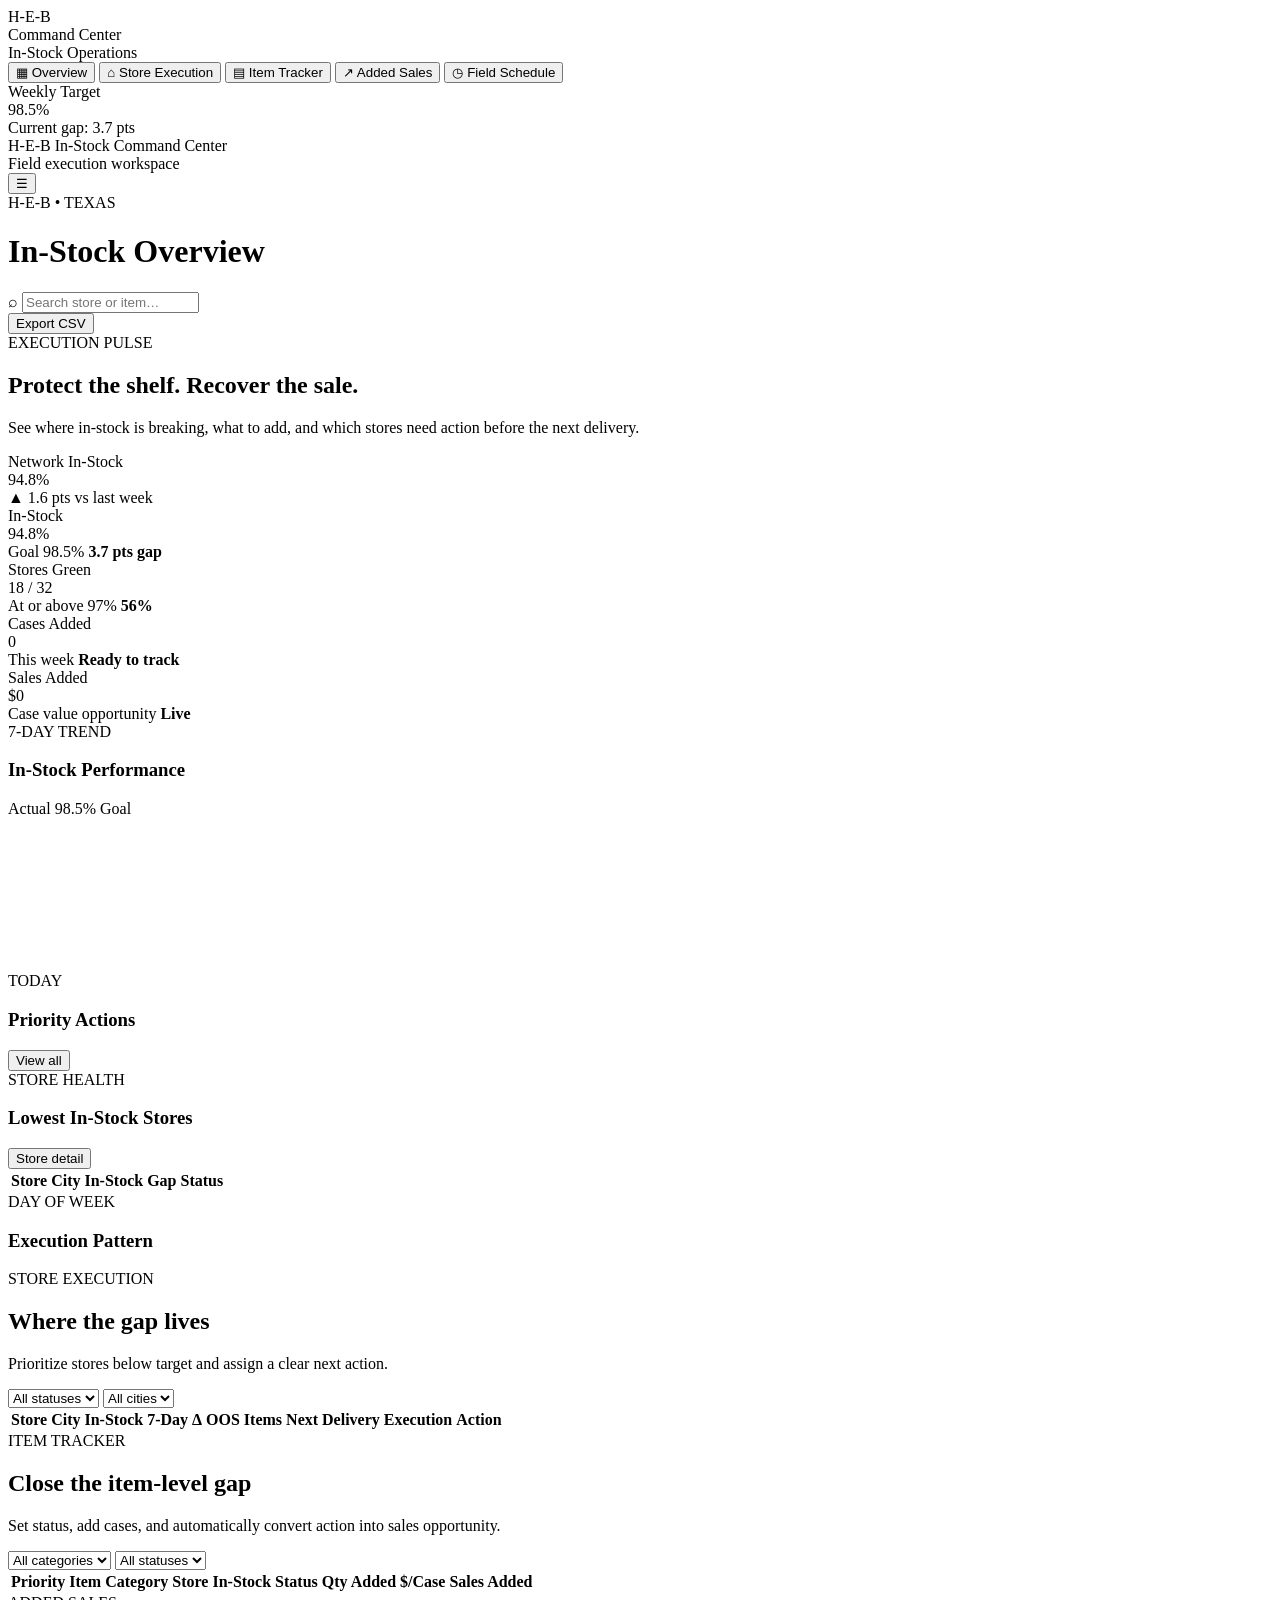
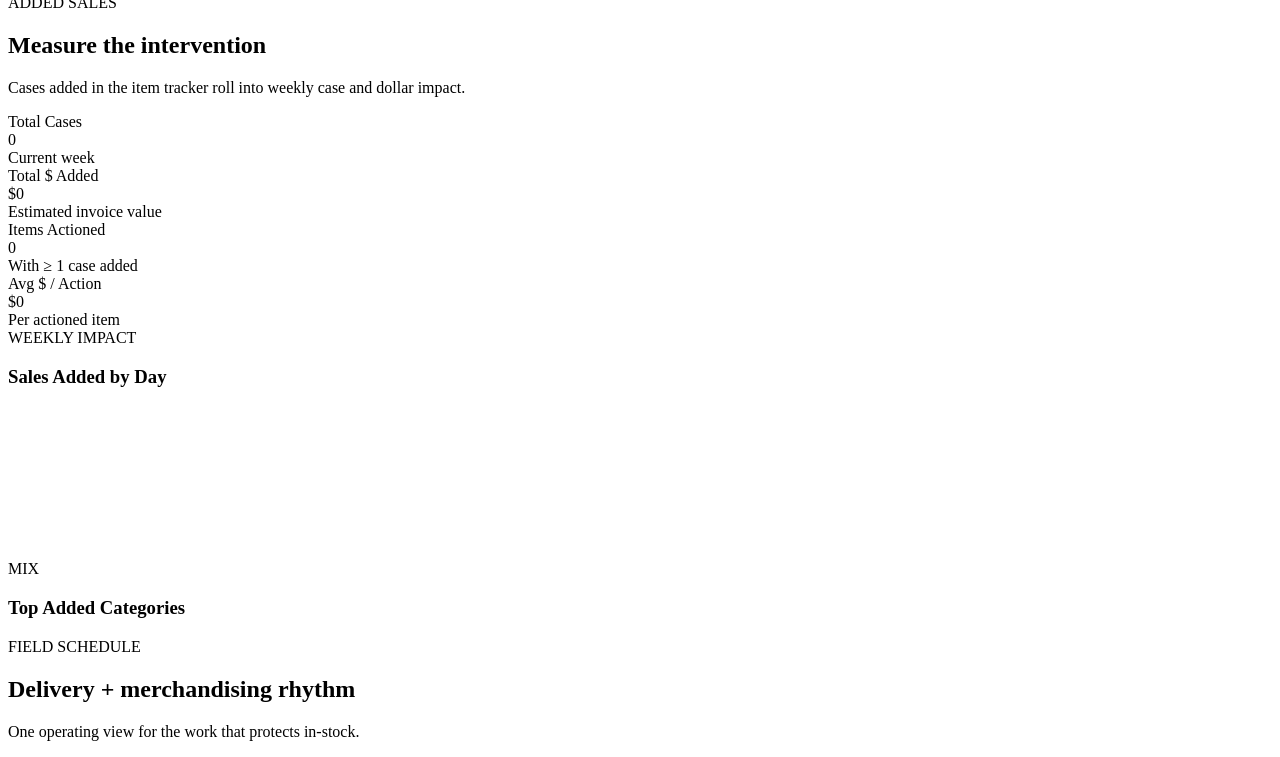
==== index.html @ 8834cccc "Seed H-E-B In-Stock Command Center" ====
<!DOCTYPE html>
<html lang="en">
<head>
  <meta charset="UTF-8" />
  <meta name="viewport" content="width=device-width, initial-scale=1.0" />
  <meta name="theme-color" content="#b5121b" />
  <title>H-E-B In-Stock Command Center</title>
  <link rel="preconnect" href="https://fonts.googleapis.com">
  <link rel="preconnect" href="https://fonts.gstatic.com" crossorigin>
  <link href="https://fonts.googleapis.com/css2?family=Inter:wght@400;500;600;700;800&display=swap" rel="stylesheet">
  <link rel="stylesheet" href="styles.css" />
</head>
<body>
  <div class="app-shell">
    <aside class="sidebar" id="sidebar">
      <div class="brand-block">
        <div class="brand-mark">H‑E‑B</div>
        <div>
          <div class="brand-title">Command Center</div>
          <div class="brand-subtitle">In‑Stock Operations</div>
        </div>
      </div>

      <nav class="nav" aria-label="Primary navigation">
        <button class="nav-item active" data-view="overview"><span>▦</span> Overview</button>
        <button class="nav-item" data-view="stores"><span>⌂</span> Store Execution</button>
        <button class="nav-item" data-view="items"><span>▤</span> Item Tracker</button>
        <button class="nav-item" data-view="sales"><span>↗</span> Added Sales</button>
        <button class="nav-item" data-view="schedule"><span>◷</span> Field Schedule</button>
      </nav>

      <div class="sidebar-card">
        <div class="sidebar-card-label">Weekly Target</div>
        <div class="sidebar-card-value">98.5%</div>
        <div class="progress-track"><div class="progress-fill" id="sidebarProgress"></div></div>
        <div class="sidebar-card-foot" id="sidebarGap">Current gap: 3.7 pts</div>
      </div>

      <div class="sidebar-footer">H‑E‑B In‑Stock Command Center<br><span>Field execution workspace</span></div>
    </aside>

    <main class="main-content">
      <header class="topbar">
        <div class="topbar-left">
          <button class="menu-btn" id="menuBtn" aria-label="Toggle menu">☰</button>
          <div>
            <div class="eyebrow">H‑E‑B • TEXAS</div>
            <h1 id="pageTitle">In‑Stock Overview</h1>
          </div>
        </div>
        <div class="topbar-actions">
          <label class="search-box">
            <span>⌕</span>
            <input id="globalSearch" type="search" placeholder="Search store or item…" />
          </label>
          <div class="date-chip" id="todayLabel"></div>
          <button class="primary-btn" id="exportBtn">Export CSV</button>
        </div>
      </header>

      <section class="view active" id="overviewView">
        <div class="hero-panel">
          <div>
            <div class="hero-kicker">EXECUTION PULSE</div>
            <h2>Protect the shelf. Recover the sale.</h2>
            <p>See where in‑stock is breaking, what to add, and which stores need action before the next delivery.</p>
          </div>
          <div class="hero-score">
            <div class="score-label">Network In‑Stock</div>
            <div class="score-value" id="heroInstock">94.8%</div>
            <div class="score-delta positive">▲ 1.6 pts vs last week</div>
          </div>
        </div>

        <div class="kpi-grid">
          <article class="kpi-card">
            <div class="kpi-top"><span>In‑Stock</span><span class="status-dot amber"></span></div>
            <div class="kpi-value" id="kpiInstock">94.8%</div>
            <div class="kpi-foot">Goal 98.5% <strong id="kpiGap">3.7 pts gap</strong></div>
          </article>
          <article class="kpi-card">
            <div class="kpi-top"><span>Stores Green</span><span class="status-dot green"></span></div>
            <div class="kpi-value" id="kpiGreen">18 / 32</div>
            <div class="kpi-foot">At or above 97% <strong id="greenPct">56%</strong></div>
          </article>
          <article class="kpi-card">
            <div class="kpi-top"><span>Cases Added</span><span class="status-dot blue"></span></div>
            <div class="kpi-value" id="kpiCases">0</div>
            <div class="kpi-foot">This week <strong id="caseTrend">Ready to track</strong></div>
          </article>
          <article class="kpi-card">
            <div class="kpi-top"><span>Sales Added</span><span class="status-dot red"></span></div>
            <div class="kpi-value" id="kpiDollars">$0</div>
            <div class="kpi-foot">Case value opportunity <strong id="dollarTrend">Live</strong></div>
          </article>
        </div>

        <div class="content-grid two-thirds">
          <article class="panel">
            <div class="panel-head">
              <div><div class="panel-kicker">7-DAY TREND</div><h3>In‑Stock Performance</h3></div>
              <div class="legend"><span><i class="legend-line actual"></i> Actual</span><span><i class="legend-line goal"></i> 98.5% Goal</span></div>
            </div>
            <div class="chart-wrap"><canvas id="trendChart" aria-label="Seven day in-stock trend"></canvas></div>
          </article>

          <article class="panel">
            <div class="panel-head"><div><div class="panel-kicker">TODAY</div><h3>Priority Actions</h3></div><button class="text-btn" data-jump="items">View all</button></div>
            <div id="priorityList" class="priority-list"></div>
          </article>
        </div>

        <div class="content-grid two-thirds reverse-mobile">
          <article class="panel">
            <div class="panel-head"><div><div class="panel-kicker">STORE HEALTH</div><h3>Lowest In‑Stock Stores</h3></div><button class="text-btn" data-jump="stores">Store detail</button></div>
            <div class="table-wrap">
              <table>
                <thead><tr><th>Store</th><th>City</th><th>In‑Stock</th><th>Gap</th><th>Status</th></tr></thead>
                <tbody id="overviewStoreRows"></tbody>
              </table>
            </div>
          </article>

          <article class="panel">
            <div class="panel-head"><div><div class="panel-kicker">DAY OF WEEK</div><h3>Execution Pattern</h3></div></div>
            <div id="dowBars" class="bar-list"></div>
          </article>
        </div>
      </section>

      <section class="view" id="storesView">
        <div class="section-intro">
          <div><div class="eyebrow">STORE EXECUTION</div><h2>Where the gap lives</h2><p>Prioritize stores below target and assign a clear next action.</p></div>
          <div class="filter-row">
            <select id="storeStatusFilter"><option value="all">All statuses</option><option value="green">Green</option><option value="watch">Watch</option><option value="critical">Critical</option></select>
            <select id="cityFilter"><option value="all">All cities</option></select>
          </div>
        </div>
        <article class="panel">
          <div class="table-wrap">
            <table class="data-table">
              <thead><tr><th>Store</th><th>City</th><th>In‑Stock</th><th>7-Day Δ</th><th>OOS Items</th><th>Next Delivery</th><th>Execution</th><th>Action</th></tr></thead>
              <tbody id="storeRows"></tbody>
            </table>
          </div>
        </article>
      </section>

      <section class="view" id="itemsView">
        <div class="section-intro">
          <div><div class="eyebrow">ITEM TRACKER</div><h2>Close the item-level gap</h2><p>Set status, add cases, and automatically convert action into sales opportunity.</p></div>
          <div class="filter-row">
            <select id="categoryFilter"><option value="all">All categories</option></select>
            <select id="itemStatusFilter"><option value="all">All statuses</option><option value="Open">Open</option><option value="Added">Added</option><option value="Verified">Verified</option></select>
          </div>
        </div>
        <article class="panel">
          <div class="table-wrap">
            <table class="data-table item-table">
              <thead><tr><th>Priority</th><th>Item</th><th>Category</th><th>Store</th><th>In‑Stock</th><th>Status</th><th>Qty Added</th><th>$/Case</th><th>Sales Added</th></tr></thead>
              <tbody id="itemRows"></tbody>
            </table>
          </div>
        </article>
      </section>

      <section class="view" id="salesView">
        <div class="section-intro">
          <div><div class="eyebrow">ADDED SALES</div><h2>Measure the intervention</h2><p>Cases added in the item tracker roll into weekly case and dollar impact.</p></div>
        </div>
        <div class="kpi-grid compact">
          <article class="kpi-card"><div class="kpi-top"><span>Total Cases</span></div><div class="kpi-value" id="salesCases">0</div><div class="kpi-foot">Current week</div></article>
          <article class="kpi-card"><div class="kpi-top"><span>Total $ Added</span></div><div class="kpi-value" id="salesDollars">$0</div><div class="kpi-foot">Estimated invoice value</div></article>
          <article class="kpi-card"><div class="kpi-top"><span>Items Actioned</span></div><div class="kpi-value" id="salesItems">0</div><div class="kpi-foot">With ≥ 1 case added</div></article>
          <article class="kpi-card"><div class="kpi-top"><span>Avg $ / Action</span></div><div class="kpi-value" id="salesAvg">$0</div><div class="kpi-foot">Per actioned item</div></article>
        </div>
        <div class="content-grid two-thirds">
          <article class="panel">
            <div class="panel-head"><div><div class="panel-kicker">WEEKLY IMPACT</div><h3>Sales Added by Day</h3></div></div>
            <div class="chart-wrap"><canvas id="salesChart"></canvas></div>
          </article>
          <article class="panel">
            <div class="panel-head"><div><div class="panel-kicker">MIX</div><h3>Top Added Categories</h3></div></div>
            <div id="categoryImpact" class="impact-list"></div>
          </article>
        </div>
      </section>

      <section class="view" id="scheduleView">
        <div class="section-intro">
          <div><div class="eyebrow">FIELD SCHEDULE</div><h2>Delivery + merchandising rhythm</h2><p>One operating view for the work that protects in‑stock.</p></div>
        </div>
        <div class="schedule-grid" id="scheduleGrid"></div>
      </section>
    </main>
  </div>

  <div class="toast" id="toast" role="status"></div>
  <script src="data.js"></script>
  <script src="app.js"></script>
</body>
</html>
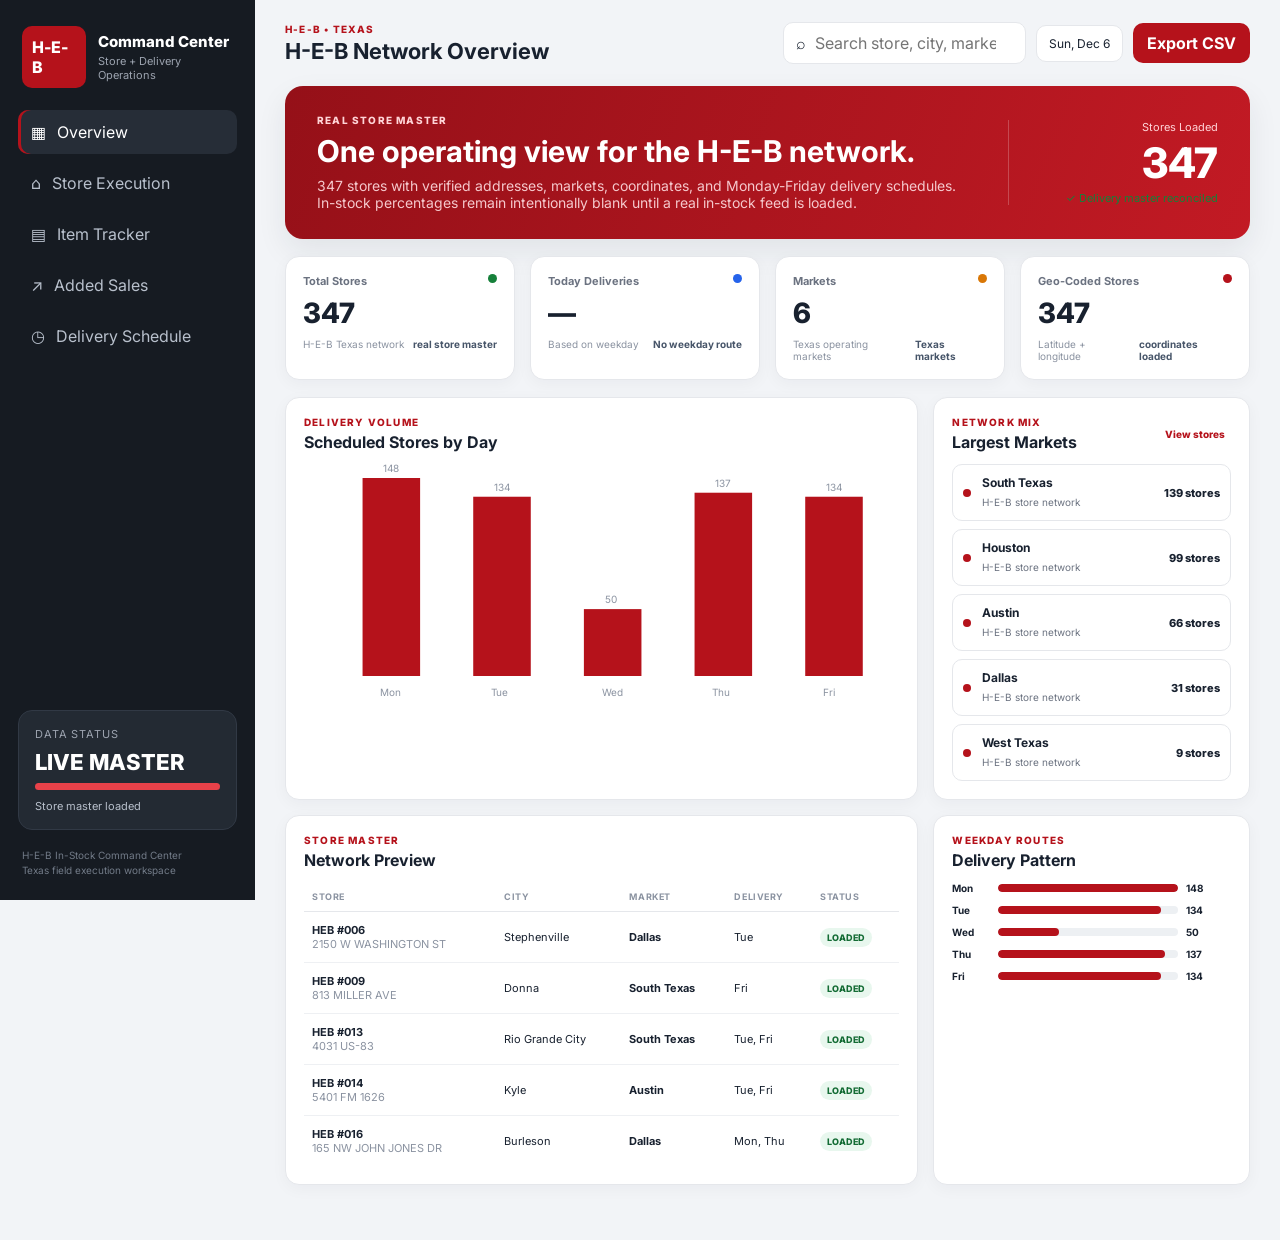
==== commit 0cc87abe: "Connect real H-E-B store master to dashboard UI" ====
--- a/index.html
+++ b/index.html
@@ -1,202 +1 @@
-<!DOCTYPE html>
-<html lang="en">
-<head>
-  <meta charset="UTF-8" />
-  <meta name="viewport" content="width=device-width, initial-scale=1.0" />
-  <meta name="theme-color" content="#b5121b" />
-  <title>H-E-B In-Stock Command Center</title>
-  <link rel="preconnect" href="https://fonts.googleapis.com">
-  <link rel="preconnect" href="https://fonts.gstatic.com" crossorigin>
-  <link href="https://fonts.googleapis.com/css2?family=Inter:wght@400;500;600;700;800&display=swap" rel="stylesheet">
-  <link rel="stylesheet" href="styles.css" />
-</head>
-<body>
-  <div class="app-shell">
-    <aside class="sidebar" id="sidebar">
-      <div class="brand-block">
-        <div class="brand-mark">H‑E‑B</div>
-        <div>
-          <div class="brand-title">Command Center</div>
-          <div class="brand-subtitle">In‑Stock Operations</div>
-        </div>
-      </div>
-
-      <nav class="nav" aria-label="Primary navigation">
-        <button class="nav-item active" data-view="overview"><span>▦</span> Overview</button>
-        <button class="nav-item" data-view="stores"><span>⌂</span> Store Execution</button>
-        <button class="nav-item" data-view="items"><span>▤</span> Item Tracker</button>
-        <button class="nav-item" data-view="sales"><span>↗</span> Added Sales</button>
-        <button class="nav-item" data-view="schedule"><span>◷</span> Field Schedule</button>
-      </nav>
-
-      <div class="sidebar-card">
-        <div class="sidebar-card-label">Weekly Target</div>
-        <div class="sidebar-card-value">98.5%</div>
-        <div class="progress-track"><div class="progress-fill" id="sidebarProgress"></div></div>
-        <div class="sidebar-card-foot" id="sidebarGap">Current gap: 3.7 pts</div>
-      </div>
-
-      <div class="sidebar-footer">H‑E‑B In‑Stock Command Center<br><span>Field execution workspace</span></div>
-    </aside>
-
-    <main class="main-content">
-      <header class="topbar">
-        <div class="topbar-left">
-          <button class="menu-btn" id="menuBtn" aria-label="Toggle menu">☰</button>
-          <div>
-            <div class="eyebrow">H‑E‑B • TEXAS</div>
-            <h1 id="pageTitle">In‑Stock Overview</h1>
-          </div>
-        </div>
-        <div class="topbar-actions">
-          <label class="search-box">
-            <span>⌕</span>
-            <input id="globalSearch" type="search" placeholder="Search store or item…" />
-          </label>
-          <div class="date-chip" id="todayLabel"></div>
-          <button class="primary-btn" id="exportBtn">Export CSV</button>
-        </div>
-      </header>
-
-      <section class="view active" id="overviewView">
-        <div class="hero-panel">
-          <div>
-            <div class="hero-kicker">EXECUTION PULSE</div>
-            <h2>Protect the shelf. Recover the sale.</h2>
-            <p>See where in‑stock is breaking, what to add, and which stores need action before the next delivery.</p>
-          </div>
-          <div class="hero-score">
-            <div class="score-label">Network In‑Stock</div>
-            <div class="score-value" id="heroInstock">94.8%</div>
-            <div class="score-delta positive">▲ 1.6 pts vs last week</div>
-          </div>
-        </div>
-
-        <div class="kpi-grid">
-          <article class="kpi-card">
-            <div class="kpi-top"><span>In‑Stock</span><span class="status-dot amber"></span></div>
-            <div class="kpi-value" id="kpiInstock">94.8%</div>
-            <div class="kpi-foot">Goal 98.5% <strong id="kpiGap">3.7 pts gap</strong></div>
-          </article>
-          <article class="kpi-card">
-            <div class="kpi-top"><span>Stores Green</span><span class="status-dot green"></span></div>
-            <div class="kpi-value" id="kpiGreen">18 / 32</div>
-            <div class="kpi-foot">At or above 97% <strong id="greenPct">56%</strong></div>
-          </article>
-          <article class="kpi-card">
-            <div class="kpi-top"><span>Cases Added</span><span class="status-dot blue"></span></div>
-            <div class="kpi-value" id="kpiCases">0</div>
-            <div class="kpi-foot">This week <strong id="caseTrend">Ready to track</strong></div>
-          </article>
-          <article class="kpi-card">
-            <div class="kpi-top"><span>Sales Added</span><span class="status-dot red"></span></div>
-            <div class="kpi-value" id="kpiDollars">$0</div>
-            <div class="kpi-foot">Case value opportunity <strong id="dollarTrend">Live</strong></div>
-          </article>
-        </div>
-
-        <div class="content-grid two-thirds">
-          <article class="panel">
-            <div class="panel-head">
-              <div><div class="panel-kicker">7-DAY TREND</div><h3>In‑Stock Performance</h3></div>
-              <div class="legend"><span><i class="legend-line actual"></i> Actual</span><span><i class="legend-line goal"></i> 98.5% Goal</span></div>
-            </div>
-            <div class="chart-wrap"><canvas id="trendChart" aria-label="Seven day in-stock trend"></canvas></div>
-          </article>
-
-          <article class="panel">
-            <div class="panel-head"><div><div class="panel-kicker">TODAY</div><h3>Priority Actions</h3></div><button class="text-btn" data-jump="items">View all</button></div>
-            <div id="priorityList" class="priority-list"></div>
-          </article>
-        </div>
-
-        <div class="content-grid two-thirds reverse-mobile">
-          <article class="panel">
-            <div class="panel-head"><div><div class="panel-kicker">STORE HEALTH</div><h3>Lowest In‑Stock Stores</h3></div><button class="text-btn" data-jump="stores">Store detail</button></div>
-            <div class="table-wrap">
-              <table>
-                <thead><tr><th>Store</th><th>City</th><th>In‑Stock</th><th>Gap</th><th>Status</th></tr></thead>
-                <tbody id="overviewStoreRows"></tbody>
-              </table>
-            </div>
-          </article>
-
-          <article class="panel">
-            <div class="panel-head"><div><div class="panel-kicker">DAY OF WEEK</div><h3>Execution Pattern</h3></div></div>
-            <div id="dowBars" class="bar-list"></div>
-          </article>
-        </div>
-      </section>
-
-      <section class="view" id="storesView">
-        <div class="section-intro">
-          <div><div class="eyebrow">STORE EXECUTION</div><h2>Where the gap lives</h2><p>Prioritize stores below target and assign a clear next action.</p></div>
-          <div class="filter-row">
-            <select id="storeStatusFilter"><option value="all">All statuses</option><option value="green">Green</option><option value="watch">Watch</option><option value="critical">Critical</option></select>
-            <select id="cityFilter"><option value="all">All cities</option></select>
-          </div>
-        </div>
-        <article class="panel">
-          <div class="table-wrap">
-            <table class="data-table">
-              <thead><tr><th>Store</th><th>City</th><th>In‑Stock</th><th>7-Day Δ</th><th>OOS Items</th><th>Next Delivery</th><th>Execution</th><th>Action</th></tr></thead>
-              <tbody id="storeRows"></tbody>
-            </table>
-          </div>
-        </article>
-      </section>
-
-      <section class="view" id="itemsView">
-        <div class="section-intro">
-          <div><div class="eyebrow">ITEM TRACKER</div><h2>Close the item-level gap</h2><p>Set status, add cases, and automatically convert action into sales opportunity.</p></div>
-          <div class="filter-row">
-            <select id="categoryFilter"><option value="all">All categories</option></select>
-            <select id="itemStatusFilter"><option value="all">All statuses</option><option value="Open">Open</option><option value="Added">Added</option><option value="Verified">Verified</option></select>
-          </div>
-        </div>
-        <article class="panel">
-          <div class="table-wrap">
-            <table class="data-table item-table">
-              <thead><tr><th>Priority</th><th>Item</th><th>Category</th><th>Store</th><th>In‑Stock</th><th>Status</th><th>Qty Added</th><th>$/Case</th><th>Sales Added</th></tr></thead>
-              <tbody id="itemRows"></tbody>
-            </table>
-          </div>
-        </article>
-      </section>
-
-      <section class="view" id="salesView">
-        <div class="section-intro">
-          <div><div class="eyebrow">ADDED SALES</div><h2>Measure the intervention</h2><p>Cases added in the item tracker roll into weekly case and dollar impact.</p></div>
-        </div>
-        <div class="kpi-grid compact">
-          <article class="kpi-card"><div class="kpi-top"><span>Total Cases</span></div><div class="kpi-value" id="salesCases">0</div><div class="kpi-foot">Current week</div></article>
-          <article class="kpi-card"><div class="kpi-top"><span>Total $ Added</span></div><div class="kpi-value" id="salesDollars">$0</div><div class="kpi-foot">Estimated invoice value</div></article>
-          <article class="kpi-card"><div class="kpi-top"><span>Items Actioned</span></div><div class="kpi-value" id="salesItems">0</div><div class="kpi-foot">With ≥ 1 case added</div></article>
-          <article class="kpi-card"><div class="kpi-top"><span>Avg $ / Action</span></div><div class="kpi-value" id="salesAvg">$0</div><div class="kpi-foot">Per actioned item</div></article>
-        </div>
-        <div class="content-grid two-thirds">
-          <article class="panel">
-            <div class="panel-head"><div><div class="panel-kicker">WEEKLY IMPACT</div><h3>Sales Added by Day</h3></div></div>
-            <div class="chart-wrap"><canvas id="salesChart"></canvas></div>
-          </article>
-          <article class="panel">
-            <div class="panel-head"><div><div class="panel-kicker">MIX</div><h3>Top Added Categories</h3></div></div>
-            <div id="categoryImpact" class="impact-list"></div>
-          </article>
-        </div>
-      </section>
-
-      <section class="view" id="scheduleView">
-        <div class="section-intro">
-          <div><div class="eyebrow">FIELD SCHEDULE</div><h2>Delivery + merchandising rhythm</h2><p>One operating view for the work that protects in‑stock.</p></div>
-        </div>
-        <div class="schedule-grid" id="scheduleGrid"></div>
-      </section>
-    </main>
-  </div>
-
-  <div class="toast" id="toast" role="status"></div>
-  <script src="data.js"></script>
-  <script src="app.js"></script>
-</body>
-</html>
+<!DOCTYPE html><html lang="en"><head><meta charset="UTF-8"><meta name="viewport" content="width=device-width,initial-scale=1"><meta name="theme-color" content="#b5121b"><title>H-E-B In-Stock Command Center</title><link rel="preconnect" href="https://fonts.googleapis.com"><link rel="preconnect" href="https://fonts.gstatic.com" crossorigin><link href="https://fonts.googleapis.com/css2?family=Inter:wght@400;500;600;700;800&display=swap" rel="stylesheet"><link rel="stylesheet" href="styles.css"></head><body><div class="app-shell"><aside class="sidebar" id="sidebar"><div class="brand-block"><div class="brand-mark">H-E-B</div><div><div class="brand-title">Command Center</div><div class="brand-subtitle">Store + Delivery Operations</div></div></div><nav class="nav"><button class="nav-item active" data-view="overview"><span>▦</span> Overview</button><button class="nav-item" data-view="stores"><span>⌂</span> Store Execution</button><button class="nav-item" data-view="items"><span>▤</span> Item Tracker</button><button class="nav-item" data-view="sales"><span>↗</span> Added Sales</button><button class="nav-item" data-view="schedule"><span>◷</span> Delivery Schedule</button></nav><div class="sidebar-card"><div class="sidebar-card-label">Data Status</div><div class="sidebar-card-value" style="font-size:22px">LIVE MASTER</div><div class="progress-track"><div class="progress-fill" id="sidebarProgress"></div></div><div class="sidebar-card-foot" id="sidebarGap">Store master loaded</div></div><div class="sidebar-footer">H-E-B In-Stock Command Center<br><span>Texas field execution workspace</span></div></aside><main class="main-content"><header class="topbar"><div class="topbar-left"><button class="menu-btn" id="menuBtn">☰</button><div><div class="eyebrow">H-E-B • TEXAS</div><h1 id="pageTitle">H-E-B Network Overview</h1></div></div><div class="topbar-actions"><label class="search-box"><span>⌕</span><input id="globalSearch" type="search" placeholder="Search store, city, market…"></label><div class="date-chip" id="todayLabel"></div><button class="primary-btn" id="exportBtn">Export CSV</button></div></header><section class="view active" id="overviewView"><div class="hero-panel"><div><div class="hero-kicker">REAL STORE MASTER</div><h2>One operating view for the H-E-B network.</h2><p>347 stores with verified addresses, markets, coordinates, and Monday-Friday delivery schedules. In-stock percentages remain intentionally blank until a real in-stock feed is loaded.</p></div><div class="hero-score"><div class="score-label">Stores Loaded</div><div class="score-value" id="heroInstock">347</div><div class="score-delta positive">✓ Delivery master reconciled</div></div></div><div class="kpi-grid"><article class="kpi-card"><div class="kpi-top"><span>Total Stores</span><span class="status-dot green"></span></div><div class="kpi-value" id="kpiInstock">347</div><div class="kpi-foot">H-E-B Texas network <strong id="kpiGap">real store master</strong></div></article><article class="kpi-card"><div class="kpi-top"><span>Today Deliveries</span><span class="status-dot blue"></span></div><div class="kpi-value" id="kpiGreen">—</div><div class="kpi-foot">Based on weekday <strong id="greenPct"></strong></div></article><article class="kpi-card"><div class="kpi-top"><span>Markets</span><span class="status-dot amber"></span></div><div class="kpi-value" id="kpiCases">6</div><div class="kpi-foot">Texas operating markets <strong id="caseTrend">Texas markets</strong></div></article><article class="kpi-card"><div class="kpi-top"><span>Geo-Coded Stores</span><span class="status-dot red"></span></div><div class="kpi-value" id="kpiDollars">347</div><div class="kpi-foot">Latitude + longitude <strong id="dollarTrend">coordinates loaded</strong></div></article></div><div class="content-grid two-thirds"><article class="panel"><div class="panel-head"><div><div class="panel-kicker">DELIVERY VOLUME</div><h3>Scheduled Stores by Day</h3></div></div><div class="chart-wrap"><canvas id="trendChart"></canvas></div></article><article class="panel"><div class="panel-head"><div><div class="panel-kicker">NETWORK MIX</div><h3>Largest Markets</h3></div><button class="text-btn" data-jump="stores">View stores</button></div><div id="priorityList" class="priority-list"></div></article></div><div class="content-grid two-thirds"><article class="panel"><div class="panel-head"><div><div class="panel-kicker">STORE MASTER</div><h3>Network Preview</h3></div></div><div class="table-wrap"><table><thead><tr><th>Store</th><th>City</th><th>Market</th><th>Delivery</th><th>Status</th></tr></thead><tbody id="overviewStoreRows"></tbody></table></div></article><article class="panel"><div class="panel-head"><div><div class="panel-kicker">WEEKDAY ROUTES</div><h3>Delivery Pattern</h3></div></div><div id="dowBars" class="bar-list"></div></article></div></section><section class="view" id="storesView"><div class="section-intro"><div><div class="eyebrow">STORE EXECUTION</div><h2>Real H-E-B store & delivery master</h2><p id="storeCount">347 stores</p></div><div class="filter-row"><select id="marketFilter"><option value="all">All markets</option></select><select id="cityFilter"><option value="all">All cities</option></select><select id="deliveryFilter"><option value="all">All delivery days</option></select></div></div><article class="panel"><div class="table-wrap"><table class="data-table"><thead><tr><th>Store</th><th>City</th><th>Market</th><th>Address</th><th>Delivery Days</th><th>Routes/Wk</th><th>Coordinates</th><th>Action</th></tr></thead><tbody id="storeRows"></tbody></table></div></article></section><section class="view" id="itemsView"><div class="section-intro"><div><div class="eyebrow">ITEM TRACKER</div><h2>Item-level gap management</h2><p>Ready for your next H-E-B item/in-stock file. Demo percentages have been removed.</p></div></div><article class="panel"><div class="table-wrap"><table class="data-table item-table"><thead><tr><th>Priority</th><th>Item</th><th>Category</th><th>Store</th><th>In-Stock</th><th>Status</th><th>Qty Added</th><th>$/Case</th><th>Sales Added</th></tr></thead><tbody id="itemRows"></tbody></table></div></article></section><section class="view" id="salesView"><div class="section-intro"><div><div class="eyebrow">ADDED SALES</div><h2>Measure the intervention</h2><p>This page activates when item actions and case pricing are loaded.</p></div></div><div class="kpi-grid compact"><article class="kpi-card"><div class="kpi-top"><span>Total Cases</span></div><div class="kpi-value" id="salesCases">0</div></article><article class="kpi-card"><div class="kpi-top"><span>Total $ Added</span></div><div class="kpi-value" id="salesDollars">$0</div></article><article class="kpi-card"><div class="kpi-top"><span>Items Actioned</span></div><div class="kpi-value" id="salesItems">0</div></article><article class="kpi-card"><div class="kpi-top"><span>Avg $ / Action</span></div><div class="kpi-value" id="salesAvg">$0</div></article></div><div class="content-grid two-thirds"><article class="panel"><div class="panel-head"><div><div class="panel-kicker">WEEKLY IMPACT</div><h3>Sales Added by Day</h3></div></div><div class="chart-wrap"><canvas id="salesChart"></canvas></div></article><article class="panel"><div class="panel-head"><div><div class="panel-kicker">MIX</div><h3>Top Added Categories</h3></div></div><div id="categoryImpact" class="impact-list"></div></article></div></section><section class="view" id="scheduleView"><div class="section-intro"><div><div class="eyebrow">DELIVERY SCHEDULE</div><h2>Weekly H-E-B delivery rhythm</h2><p>Real scheduled-store totals summarized by market.</p></div></div><div class="schedule-grid" id="scheduleGrid"></div></section></main></div><div class="toast" id="toast"></div><script src="data.js"></script><script src="stores-1.js"></script><script src="stores-2.js"></script><script src="stores-3.js"></script><script src="stores-4.js"></script><script src="app.js"></script></body></html>
--- a/styles.css
+++ b/styles.css
@@ -0,0 +1 @@
+:root{--red:#b5121b;--red2:#8f0f16;--ink:#18212f;--muted:#6b7280;--line:#e5e7eb;--soft:#f6f7f9;--card:#fff;--green:#16803a;--amber:#d97706;--blue:#2563eb;--shadow:0 12px 30px rgba(24,33,47,.08)}*{box-sizing:border-box}html,body{margin:0;font-family:Inter,system-ui,sans-serif;color:var(--ink);background:#f2f4f7}button,input,select{font:inherit}.app-shell{display:flex;min-height:100vh}.sidebar{width:255px;background:#161b22;color:#fff;padding:22px 18px;position:fixed;inset:0 auto 0 0;display:flex;flex-direction:column;z-index:20}.brand-block{display:flex;gap:12px;align-items:center;padding:4px 4px 22px}.brand-mark{background:var(--red);border-radius:10px;padding:11px 10px;font-weight:800;letter-spacing:-.5px}.brand-title{font-weight:800;font-size:15px}.brand-subtitle{font-size:11px;color:#9ca3af;margin-top:3px}.nav{display:grid;gap:7px}.nav-item{border:0;background:transparent;color:#b8c0cc;text-align:left;padding:12px 13px;border-radius:10px;cursor:pointer;display:flex;gap:11px;align-items:center}.nav-item:hover,.nav-item.active{background:#262d37;color:#fff}.nav-item.active{box-shadow:inset 3px 0 0 var(--red)}.sidebar-card{margin-top:auto;background:#232a33;border:1px solid #313945;border-radius:14px;padding:16px}.sidebar-card-label{font-size:11px;color:#9ca3af;text-transform:uppercase;letter-spacing:.08em}.sidebar-card-value{font-size:30px;font-weight:800;margin:8px 0}.progress-track{height:7px;background:#39414d;border-radius:99px;overflow:hidden}.progress-fill{height:100%;width:96%;background:#e84149}.sidebar-card-foot{font-size:11px;color:#b8c0cc;margin-top:9px}.sidebar-footer{font-size:10px;color:#727b88;padding:18px 4px 0;line-height:1.5}.main-content{margin-left:255px;width:calc(100% - 255px);padding:0 30px 40px}.topbar{height:86px;display:flex;align-items:center;justify-content:space-between;gap:20px}.topbar-left{display:flex;align-items:center;gap:12px}.eyebrow,.panel-kicker,.hero-kicker{font-size:10px;font-weight:800;letter-spacing:.12em;color:var(--red);text-transform:uppercase}.topbar h1{font-size:22px;margin:3px 0 0}.menu-btn{display:none;border:0;background:#fff;border-radius:9px;padding:9px}.topbar-actions{display:flex;gap:10px;align-items:center}.search-box{display:flex;align-items:center;gap:7px;background:#fff;border:1px solid var(--line);border-radius:10px;padding:9px 12px}.search-box input{border:0;outline:0;width:200px}.date-chip{background:#fff;border:1px solid var(--line);border-radius:10px;padding:10px 12px;font-size:12px}.primary-btn{border:0;background:var(--red);color:#fff;border-radius:10px;padding:10px 14px;font-weight:700;cursor:pointer}.primary-btn:hover{background:var(--red2)}.view{display:none}.view.active{display:block}.hero-panel{background:linear-gradient(110deg,#951018,#c21a24);color:#fff;border-radius:18px;padding:28px 32px;display:flex;justify-content:space-between;align-items:center;box-shadow:var(--shadow)}.hero-panel h2{font-size:30px;margin:7px 0 8px}.hero-panel p{max-width:650px;color:#f5c8cc;margin:0;font-size:14px}.hero-kicker{color:#ffd4d7}.hero-score{text-align:right;min-width:210px;border-left:1px solid rgba(255,255,255,.22);padding-left:28px}.score-label{font-size:11px;color:#ffd4d7}.score-value{font-size:42px;font-weight:800;margin:3px 0}.score-delta{font-size:11px}.kpi-grid{display:grid;grid-template-columns:repeat(4,1fr);gap:15px;margin:17px 0}.kpi-card,.panel{background:var(--card);border:1px solid var(--line);border-radius:14px;box-shadow:0 4px 16px rgba(24,33,47,.04)}.kpi-card{padding:17px}.kpi-top{display:flex;justify-content:space-between;color:var(--muted);font-size:11px;font-weight:700}.status-dot{width:9px;height:9px;border-radius:50%}.green{background:var(--green)}.amber{background:var(--amber)}.blue{background:var(--blue)}.red{background:var(--red)}.kpi-value{font-size:28px;font-weight:800;margin:8px 0}.kpi-foot{font-size:10px;color:#8b93a1;display:flex;justify-content:space-between;gap:8px}.kpi-foot strong{color:#475569}.content-grid{display:grid;grid-template-columns:2fr 1fr;gap:15px;margin-bottom:15px}.panel{padding:18px}.panel-head{display:flex;align-items:center;justify-content:space-between;gap:15px;margin-bottom:12px}.panel-head h3{font-size:16px;margin:4px 0 0}.legend{display:flex;gap:14px;font-size:10px;color:var(--muted)}.legend-line{display:inline-block;width:17px;height:2px;vertical-align:middle;margin-right:5px}.actual{background:var(--red)}.goal{background:#9ca3af;border-top:1px dashed #9ca3af}.chart-wrap{height:240px;position:relative}.chart-wrap canvas{width:100%;height:100%}.priority-list{display:grid;gap:8px}.priority-item{display:grid;grid-template-columns:9px 1fr auto;gap:10px;align-items:center;padding:10px;border:1px solid var(--line);border-radius:10px}.priority-dot{width:8px;height:8px;border-radius:50%;background:var(--red)}.priority-main strong{font-size:12px;display:block}.priority-main span{font-size:10px;color:var(--muted)}.priority-score{font-size:11px;font-weight:800}.text-btn{border:0;background:transparent;color:var(--red);font-size:10px;font-weight:800;cursor:pointer}.table-wrap{overflow:auto}table{width:100%;border-collapse:collapse;min-width:560px}th{text-align:left;font-size:9px;text-transform:uppercase;letter-spacing:.06em;color:#8b93a1;padding:9px 8px;border-bottom:1px solid var(--line)}td{padding:11px 8px;border-bottom:1px solid #eef0f3;font-size:11px}tr:last-child td{border-bottom:0}.pill{display:inline-flex;padding:4px 7px;border-radius:99px;font-size:9px;font-weight:800}.pill.green{background:#e8f7ee;color:#146c35}.pill.watch{background:#fff4db;color:#a45b06}.pill.critical{background:#fde8ea;color:#a4141c}.bar-list{display:grid;gap:10px}.bar-row{display:grid;grid-template-columns:38px 1fr 45px;align-items:center;gap:8px;font-size:10px}.bar-track{height:8px;background:#edf0f3;border-radius:99px;overflow:hidden}.bar-fill{height:100%;background:var(--red);border-radius:99px}.section-intro{display:flex;justify-content:space-between;align-items:flex-end;gap:20px;margin:8px 0 18px}.section-intro h2{font-size:28px;margin:5px 0}.section-intro p{margin:0;color:var(--muted);font-size:13px}.filter-row{display:flex;gap:8px}.filter-row select,.data-table select{border:1px solid var(--line);background:#fff;border-radius:9px;padding:8px 10px;font-size:11px;color:#394150}.data-table{min-width:970px}.item-table{min-width:1050px}.qty-select{min-width:62px}.money{font-weight:800}.positive{color:var(--green)}.negative{color:var(--red)}.impact-list{display:grid;gap:10px}.impact-item{padding:11px 0;border-bottom:1px solid var(--line)}.impact-item:last-child{border-bottom:0}.impact-top{display:flex;justify-content:space-between;font-size:11px;font-weight:700}.impact-bar{height:6px;background:#eef0f3;margin-top:7px;border-radius:99px;overflow:hidden}.impact-bar div{height:100%;background:var(--red)}.schedule-grid{display:grid;grid-template-columns:repeat(7,1fr);gap:10px}.schedule-day{background:#fff;border:1px solid var(--line);border-radius:13px;padding:13px;min-height:230px}.schedule-day h3{font-size:12px;margin:0 0 3px}.schedule-date{font-size:9px;color:var(--muted);margin-bottom:12px}.schedule-event{border-left:3px solid var(--red);background:#f8f8fa;padding:8px;margin:7px 0;border-radius:7px}.schedule-event strong{font-size:10px;display:block}.schedule-event span{font-size:9px;color:var(--muted)}.toast{position:fixed;right:24px;bottom:24px;background:#18212f;color:#fff;padding:12px 16px;border-radius:10px;font-size:11px;opacity:0;transform:translateY(8px);pointer-events:none;transition:.2s;z-index:50}.toast.show{opacity:1;transform:translateY(0)}@media(max-width:1050px){.kpi-grid{grid-template-columns:repeat(2,1fr)}.schedule-grid{grid-template-columns:repeat(4,1fr)}.topbar-actions .date-chip{display:none}}@media(max-width:800px){.sidebar{transform:translateX(-100%);transition:.2s}.sidebar.open{transform:translateX(0)}.main-content{margin-left:0;width:100%;padding:0 14px 30px}.menu-btn{display:block}.search-box{display:none}.topbar{height:74px}.hero-panel{align-items:flex-start;gap:20px}.hero-score{min-width:140px}.hero-panel h2{font-size:23px}.content-grid{grid-template-columns:1fr}.schedule-grid{grid-template-columns:repeat(2,1fr)}.section-intro{align-items:flex-start;flex-direction:column}.filter-row{width:100%;overflow:auto}}@media(max-width:520px){.kpi-grid{grid-template-columns:1fr 1fr;gap:8px}.kpi-value{font-size:23px}.hero-panel{display:block;padding:22px}.hero-score{text-align:left;border-left:0;border-top:1px solid rgba(255,255,255,.22);padding:15px 0 0;margin-top:18px}.score-value{font-size:36px}.schedule-grid{grid-template-columns:1fr}.topbar-actions .primary-btn{font-size:10px;padding:9px}.panel{padding:13px}}
